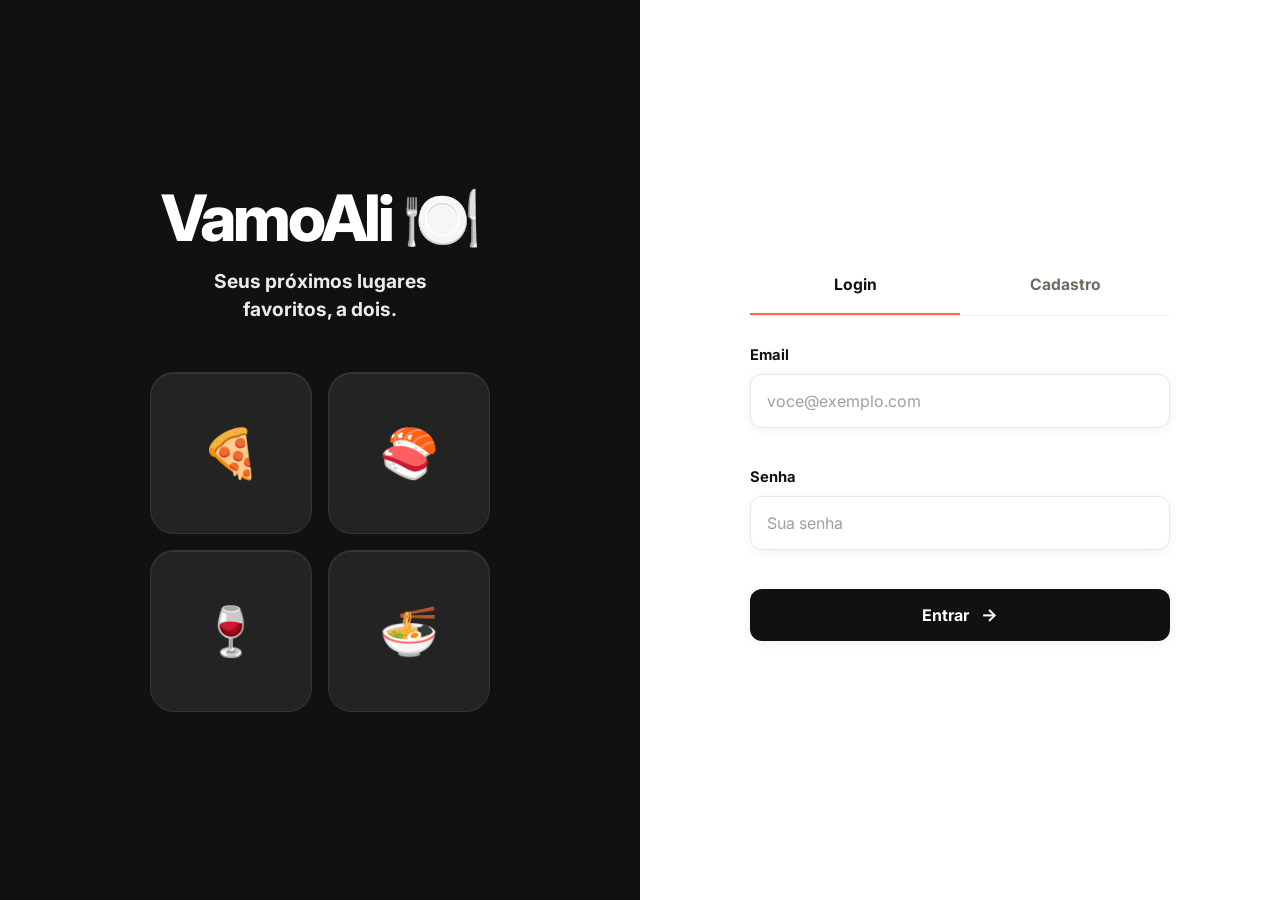
==== static/index.html @ 2d06e19d "feat: add initial HTML structure and CSS styles for VamoAli app" ====
<!DOCTYPE html>
<html lang="pt-BR">
<head>
  <meta charset="UTF-8">
  <meta name="viewport" content="width=device-width, initial-scale=1.0">
  <title>VamoAli 🍽️</title>
  <link rel="preconnect" href="https://fonts.googleapis.com">
  <link rel="preconnect" href="https://fonts.gstatic.com" crossorigin>
  <link href="https://fonts.googleapis.com/css2?family=Inter:wght@400;700;800&display=swap" rel="stylesheet">
  <link rel="stylesheet" href="style.css?v=10">
</head>
<body>
  <main id="authPage" class="page auth-page active">
    <section class="auth-shell">
      <aside class="auth-hero" aria-hidden="true">
        <div class="auth-hero__brand">VamoAli 🍽️</div>
        <p class="auth-hero__tagline">Seus próximos lugares favoritos, a dois.</p>

        <div class="emoji-grid">
          <div class="emoji-grid__item emoji-grid__item--1">🍕</div>
          <div class="emoji-grid__item emoji-grid__item--2">🍣</div>
          <div class="emoji-grid__item emoji-grid__item--3">🍷</div>
          <div class="emoji-grid__item emoji-grid__item--4">🍜</div>
        </div>
      </aside>

      <section class="auth-panel">
        <div class="auth-panel__inner">
          <div class="auth-brand-mobile">VamoAli 🍽️</div>

          <div class="auth-tabs" role="tablist" aria-label="Autenticação">
            <button type="button" class="auth-tab active" data-tab="login" onclick="switchTab('login')">Login</button>
            <button type="button" class="auth-tab" data-tab="register" onclick="switchTab('register')">Cadastro</button>
          </div>

          <form id="loginForm" class="auth-form active" novalidate>
            <div class="field-group">
              <label class="field-label" for="loginEmail">Email</label>
              <input class="field-input" type="email" id="loginEmail" name="email" placeholder="voce@exemplo.com" autocomplete="email" required>
              <span class="field-error" id="loginEmailError"></span>
            </div>

            <div class="field-group">
              <label class="field-label" for="loginPassword">Senha</label>
              <input class="field-input" type="password" id="loginPassword" name="password" placeholder="Sua senha" autocomplete="current-password" required>
              <span class="field-error" id="loginPasswordError"></span>
            </div>

            <div class="form-error" id="loginFormError" aria-live="polite">
              <span class="form-error__icon">⚠️</span>
              <span class="form-error__text"></span>
            </div>

            <button type="submit" class="primary-button">
              <span>Entrar</span>
              <span class="primary-button__arrow">→</span>
            </button>
          </form>

          <form id="registerForm" class="auth-form" novalidate>
            <div class="field-group">
              <label class="field-label" for="registerUsername">Nome de usuário</label>
              <input class="field-input" type="text" id="registerUsername" name="username" placeholder="Seu nome" autocomplete="username" required>
              <span class="field-error" id="registerUsernameError"></span>
            </div>

            <div class="field-group">
              <label class="field-label" for="registerEmail">Email</label>
              <input class="field-input" type="email" id="registerEmail" name="email" placeholder="voce@exemplo.com" autocomplete="email" required>
              <span class="field-error" id="registerEmailError"></span>
            </div>

            <div class="field-group">
              <label class="field-label" for="registerPassword">Senha</label>
              <input class="field-input" type="password" id="registerPassword" name="password" placeholder="Crie uma senha" autocomplete="new-password" required>
              <span class="field-error" id="registerPasswordError"></span>
            </div>

            <div class="form-error" id="registerFormError" aria-live="polite">
              <span class="form-error__icon">⚠️</span>
              <span class="form-error__text"></span>
            </div>

            <button type="submit" class="primary-button">
              <span>Cadastrar</span>
              <span class="primary-button__arrow">→</span>
            </button>
          </form>
        </div>
      </section>
    </section>
  </main>

  <main id="placesPage" class="page places-page">
    <nav class="navbar">
      <div class="navbar__inner">
        <div class="navbar__brand">VamoAli 🍽️</div>
        <div class="navbar__center" aria-hidden="true"></div>
        <div class="navbar__user">
          <div class="navbar__avatar" id="navbarAvatar">V</div>
          <span class="navbar__username" id="navbarUserText"></span>
          <button type="button" class="theme-toggle" id="themeToggle" aria-label="Alternar tema">☀️</button>
          <button type="button" class="logout-button" onclick="logout()">Sair</button>
        </div>
      </div>
    </nav>

    <section class="places-shell">
      <header class="places-header">
        <h1>Nossos lugares 🍽️</h1>
      </header>

      <div id="placesGrid" class="places-grid" aria-live="polite">
        <section id="emptyState" class="empty-state" style="display: none;">
          <div class="empty-state__card">
            <div class="empty-state__icon" aria-hidden="true">🗺️</div>
            <h2>Nenhum lugar ainda</h2>
            <p>Adicione o primeiro lugar que vocês querem visitar juntos</p>
            <button type="button" class="primary-button primary-button--compact" onclick="openAddPlaceModal()">Adicionar primeiro lugar</button>
          </div>
        </section>
      </div>
    </section>

    <div class="fab-shell">
      <button type="button" class="fab" onclick="openAddPlaceModal()" aria-label="Adicionar lugar">+</button>
      <span class="fab-label">Adicionar lugar</span>
    </div>
  </main>

  <div id="addPlaceModal" class="modal" onclick="if(event.target===this) closeModal('addPlaceModal')">
    <div class="modal__dialog" role="dialog" aria-modal="true" aria-labelledby="addPlaceTitle">
      <div class="modal__header">
        <div class="modal__emoji">🗺️</div>
        <div>
          <h2 id="addPlaceTitle">Adicionar lugar</h2>
          <p>Salve um novo destino para o casal.</p>
        </div>
        <button type="button" class="modal__close" onclick="closeModal('addPlaceModal')" aria-label="Fechar">✕</button>
      </div>

      <form id="addPlaceForm" class="modal-form" novalidate>
        <div class="field-group">
          <label class="field-label" for="placeName">Nome do lugar</label>
          <input class="field-input" type="text" id="placeName" name="name" placeholder="Ex.: Bistrô do Centro" required>
          <span class="field-error" id="addPlaceNameError"></span>
        </div>

        <div class="field-group">
          <label class="field-label" for="placeMapsUrl">Link do Google Maps</label>
          <input class="field-input" type="url" id="placeMapsUrl" name="maps_url" placeholder="https://maps.google.com/..." required>
          <span class="field-error" id="addPlaceMapsError"></span>
        </div>

        <div class="form-error" id="addPlaceFormError" aria-live="polite">
          <span class="form-error__icon">⚠️</span>
          <span class="form-error__text"></span>
        </div>

        <div class="modal-actions">
          <button type="button" class="secondary-button" onclick="closeModal('addPlaceModal')">Cancelar</button>
          <button type="submit" class="primary-button">Salvar</button>
        </div>
      </form>
    </div>
  </div>

  <div id="feedbackModal" class="modal" onclick="if(event.target===this) closeModal('feedbackModal')">
    <div class="modal__dialog" role="dialog" aria-modal="true" aria-labelledby="feedbackTitle">
      <div class="modal__header">
        <div class="modal__emoji">💬</div>
        <div>
          <h2 id="feedbackTitle">Adicionar feedback</h2>
          <p>Registre a opinião de vocês sobre o lugar.</p>
        </div>
        <button type="button" class="modal__close" onclick="closeModal('feedbackModal')" aria-label="Fechar">✕</button>
      </div>

      <form id="feedbackForm" class="modal-form" novalidate>
        <div class="field-group">
          <label class="field-label" for="feedbackText">Feedback</label>
          <textarea class="field-input field-input--textarea" id="feedbackText" name="feedback" placeholder="Conte como foi a experiência" required></textarea>
          <span class="field-error" id="feedbackTextError"></span>
        </div>

        <div class="form-error" id="feedbackFormError" aria-live="polite">
          <span class="form-error__icon">⚠️</span>
          <span class="form-error__text"></span>
        </div>

        <div class="modal-actions">
          <button type="button" class="secondary-button" onclick="closeModal('feedbackModal')">Cancelar</button>
          <button type="submit" class="primary-button">Salvar</button>
        </div>
      </form>
    </div>
  </div>

  <script src="app.js?v=10"></script>
</body>
</html>
---- static/style.css ----
﻿* {
  box-sizing: border-box;
  margin: 0;
  padding: 0;
}

:root {
  --bg: #f8f8f8;
  --surface: #ffffff;
  --surface-weak: #faf9f5;
  --text: #111111;
  --muted: #6f6b61;
  --muted-2: #8b867b;
  --line: #f0f0f0;
  --line-strong: #e8e8e0;
  --black: #111111;
  --coral: #ff6b4a;
  --coral-soft: rgba(255, 107, 74, 0.12);
  --success: #2f8f4e;
  --success-soft: rgba(47, 143, 78, 0.12);
  --danger: #d65050;
  --danger-soft: rgba(214, 80, 80, 0.12);
  --shadow: 0 2px 12px rgba(0, 0, 0, 0.06);
  --shadow-hover: 0 16px 36px rgba(0, 0, 0, 0.12);
  --radius-card: 20px;
  --radius-button: 12px;
  --radius-input: 12px;
  --radius-modal: 24px;
}

html,
body {
  min-height: 100%;
}

body {
  font-family: 'Inter', system-ui, -apple-system, BlinkMacSystemFont, 'Segoe UI', sans-serif;
  background: var(--bg);
  color: var(--text);
  line-height: 1.5;
  text-rendering: optimizeLegibility;
  -webkit-font-smoothing: antialiased;
}

button,
input,
textarea {
  font: inherit;
}

button {
  cursor: pointer;
  border: 0;
}

a {
  color: inherit;
}

img,
svg {
  display: block;
  max-width: 100%;
}

.page {
  display: none;
  min-height: 100vh;
}

.page.active {
  display: block;
}

.auth-page.active {
  display: block;
}

.places-page.active {
  display: block;
}

.places-page {
  min-height: 100vh;
  background: #f0f4ff;
  color: #1a1a2e;
}

/* AUTH */
.auth-shell {
  min-height: 100vh;
  display: grid;
  grid-template-columns: 1fr 1fr;
}

.auth-hero {
  background: #111111;
  color: #ffffff;
  padding: 64px;
  display: flex;
  flex-direction: column;
  justify-content: center;
  align-items: center;
  text-align: center;
  gap: 18px;
}

.auth-hero__brand {
  font-size: clamp(2.8rem, 5vw, 4.4rem);
  font-weight: 800;
  line-height: 0.95;
  letter-spacing: -0.05em;
}

.auth-hero__tagline {
  max-width: 22ch;
  font-size: 1.2rem;
  font-weight: 700;
  color: rgba(255, 255, 255, 0.92);
}

.emoji-grid {
  display: grid;
  grid-template-columns: repeat(2, minmax(0, 1fr));
  gap: 16px;
  width: min(100%, 340px);
  margin-top: 30px;
  margin-left: auto;
  margin-right: auto;
}

.emoji-grid__item {
  aspect-ratio: 1;
  border-radius: 24px;
  display: grid;
  place-items: center;
  background: rgba(255, 255, 255, 0.08);
  border: 1px solid rgba(255, 255, 255, 0.08);
  font-size: 3rem;
  animation: floaty 7s ease-in-out infinite;
  box-shadow: inset 0 1px 0 rgba(255, 255, 255, 0.08);
}

.emoji-grid__item--2 {
  animation-delay: 0.6s;
}

.emoji-grid__item--3 {
  animation-delay: 1.1s;
}

.emoji-grid__item--4 {
  animation-delay: 1.7s;
}

.auth-panel {
  background: var(--surface);
  display: flex;
  align-items: center;
  justify-content: center;
  padding: 32px 24px;
}

.auth-panel__inner {
  width: min(100%, 420px);
}

.auth-brand-mobile {
  display: none;
  font-size: 2rem;
  font-weight: 800;
  letter-spacing: -0.04em;
  margin-bottom: 20px;
}

.auth-tabs {
  display: grid;
  grid-template-columns: repeat(2, 1fr);
  gap: 0;
  border-bottom: 1px solid var(--line);
  margin-bottom: 28px;
}

.auth-tab {
  padding: 14px 0 16px;
  background: transparent;
  color: var(--muted);
  font-size: 0.98rem;
  font-weight: 700;
  border-bottom: 2px solid transparent;
  transition: color 0.2s ease, border-color 0.2s ease;
}

.auth-tab:hover {
  color: var(--text);
}

.auth-tab.active {
  color: var(--text);
  border-bottom-color: var(--coral);
}

.auth-form {
  display: none;
  gap: 16px;
}

.auth-form.active {
  display: grid;
}

.field-group {
  display: grid;
  gap: 8px;
}

.field-label {
  font-size: 0.92rem;
  font-weight: 700;
  color: var(--text);
}

.field-input {
  width: 100%;
  min-height: 52px;
  padding: 14px 16px;
  border: 1px solid var(--line-strong);
  border-radius: var(--radius-input);
  background: var(--surface);
  color: var(--text);
  box-shadow: var(--shadow);
  transition: border-color 0.2s ease, box-shadow 0.2s ease, transform 0.2s ease;
}

.field-input::placeholder {
  color: #a3a09a;
}

.field-input:focus {
  outline: none;
  border-color: var(--coral);
  box-shadow: 0 0 0 4px var(--coral-soft);
}

.field-input--textarea {
  min-height: 124px;
  resize: vertical;
}

.field-error {
  min-height: 1.1em;
  color: var(--danger);
  font-size: 0.82rem;
}

.form-error {
  display: none;
  align-items: center;
  gap: 10px;
  background: rgba(214, 80, 80, 0.08);
  color: #8d2f2f;
  border: 1px solid rgba(214, 80, 80, 0.12);
  border-radius: 14px;
  padding: 12px 14px;
}

.form-error.is-visible {
  display: flex;
}

.form-error__icon {
  flex: 0 0 auto;
}

.form-error__text {
  font-size: 0.92rem;
  font-weight: 500;
}

.primary-button,
.secondary-button,
.logout-button,
.action-button,
.fab {
  transition: transform 0.2s ease, background-color 0.2s ease, color 0.2s ease, border-color 0.2s ease, box-shadow 0.2s ease, opacity 0.2s ease;
}

.primary-button {
  width: 100%;
  min-height: 52px;
  display: inline-flex;
  align-items: center;
  justify-content: center;
  gap: 12px;
  padding: 0 18px;
  border-radius: var(--radius-button);
  background: var(--black);
  color: #ffffff;
  font-weight: 700;
  box-shadow: var(--shadow);
}

.primary-button:hover {
  transform: translateY(-1px);
  background: #0b0b0b;
}

.primary-button:active {
  transform: translateY(0);
}

.primary-button--compact {
  width: auto;
  padding-inline: 22px;
}

.primary-button__arrow {
  font-size: 1.1rem;
  line-height: 1;
}

.secondary-button {
  min-height: 48px;
  padding: 0 18px;
  border-radius: var(--radius-button);
  background: transparent;
  border: 1px solid #1f1f1f;
  color: var(--text);
  font-weight: 700;
}

.secondary-button:hover {
  background: rgba(17, 17, 17, 0.04);
}

/* NAVBAR */
.navbar {
  position: sticky;
  top: 0;
  z-index: 20;
  height: 64px;
  background: #ffffff;
  border-bottom: 1px solid var(--line);
}

.navbar__inner {
  height: 100%;
  display: flex;
  align-items: center;
  gap: 20px;
  padding: 0 60px;
}

.navbar__brand {
  font-size: 1.08rem;
  font-weight: 800;
  letter-spacing: -0.03em;
  white-space: nowrap;
  color: #1a1a2e;
}

.navbar__center {
  flex: 1;
}

.navbar__user {
  display: flex;
  align-items: center;
  gap: 12px;
  margin-left: auto;
}

.navbar__avatar {
  width: 36px;
  height: 36px;
  border-radius: 999px;
  display: grid;
  place-items: center;
  background: var(--coral);
  color: #ffffff;
  font-weight: 800;
  font-size: 0.95rem;
}

.navbar__username {
  font-weight: 700;
  color: #1a1a2e;
  white-space: nowrap;
}

.logout-button {
  min-height: 36px;
  padding: 0 14px;
  border-radius: 999px;
  background: transparent;
  border: 1px solid #111111;
  color: #1a1a2e;
  font-weight: 700;
  transition: background-color 0.2s ease, color 0.2s ease;
}

.logout-button:hover {
  background: #111111;
  color: #ffffff;
}

.theme-toggle {
  width: 36px;
  height: 36px;
  border-radius: 999px;
  background: transparent;
  border: 1px solid rgba(26, 26, 46, 0.2);
  color: #1a1a2e;
  font-size: 1rem;
  display: grid;
  place-items: center;
}

.theme-toggle:hover {
  background: rgba(26, 26, 46, 0.08);
}

/* PLACES */
.places-shell {
  padding: 0 20px 96px;
}

.places-header {
  padding: 40px 0 24px;
  text-align: center;
  max-width: 720px;
  margin: 0 auto;
}

.places-header h1 {
  font-size: 2rem;
  font-weight: 800;
  margin-bottom: 8px;
  margin-top: 48px;
  color: #1a1a2e;
}

.places-subtitle {
  color: #6f6b61;
  font-size: 0.95rem;
  font-weight: 500;
}

.places-grid {
  max-width: 720px;
  margin: 0 auto;
  background: #ffffff;
  border-radius: 24px;
  box-shadow: 0 4px 24px rgba(0, 0, 0, 0.08);
  overflow: hidden;
}

.place-card {
  min-height: 72px;
  display: flex;
  align-items: center;
  gap: 16px;
  padding: 16px 24px;
  border-bottom: 1px solid #f0f0f0;
  background: transparent;
}

.places-grid .place-card:last-child {
  border-bottom: none;
}

.place-card__emoji {
  width: 40px;
  height: 40px;
  border-radius: 999px;
  display: grid;
  place-items: center;
  font-size: 1rem;
  font-weight: 800;
  color: #ffffff;
  flex: 0 0 auto;
}

.place-card__body {
  flex: 1 1 auto;
  display: flex;
  flex-direction: column;
  gap: 6px;
}

.place-card__name {
  font-size: 1rem;
  font-weight: 800;
  color: #1a1a2e;
  margin: 0;
}

.place-card__meta {
  display: flex;
  flex-wrap: wrap;
  align-items: center;
  gap: 12px;
}

.place-card__badge {
  display: inline-flex;
  align-items: center;
  padding: 4px 10px;
  border-radius: 999px;
  font-size: 0.75rem;
  font-weight: 700;
  border: 1px solid transparent;
}

.place-card__badge--visited {
  background: #e8f5e9;
  color: #2e7d32;
  border-color: #c8e6c9;
}

.place-card__badge--pending {
  background: #fff3f0;
  color: var(--coral);
}

.place-card__maps {
  font-size: 0.85rem;
  font-weight: 700;
  color: var(--coral);
  text-decoration: none;
}

.place-card__maps:hover {
  text-decoration: underline;
}

.place-card__feedback {
  color: #8b867b;
  font-style: italic;
  font-size: 0.85rem;
}

.place-card__actions {
  display: flex;
  align-items: center;
  gap: 8px;
}

.action-button {
  width: 36px;
  height: 36px;
  border-radius: 8px;
  border: 1px solid #e0e0e0;
  background: #ffffff;
  color: #1a1a2e;
  font-size: 0.95rem;
  display: inline-flex;
  align-items: center;
  justify-content: center;
  gap: 6px;
  transition: transform 0.2s ease, background-color 0.2s ease, border-color 0.2s ease, color 0.2s ease;
}

.action-button:hover:not(:disabled) {
  transform: translateY(-1px);
}

.action-button:disabled {
  cursor: not-allowed;
  opacity: 0.45;
  transform: none;
}

.action-button--visited:hover:not(:disabled) {
  background: var(--success);
  border-color: var(--success);
  color: #ffffff;
}

.action-button--visited {
  min-width: 80px;
  padding: 0 12px;
  width: auto;
  font-weight: 700;
}

.action-button--visited.is-visited {
  background: #e8f5e9;
  border-color: #c8e6c9;
  color: #2e7d32;
}

.action-button--visited.is-visited:hover:not(:disabled) {
  background: #dff1e2;
  border-color: #c8e6c9;
  color: #2e7d32;
}

.action-button--visited:disabled {
  background: #e8f5e9;
  border-color: #c8e6c9;
  color: #2e7d32;
  opacity: 1;
}

.action-button--feedback:hover:not(:disabled) {
  background: var(--coral);
  border-color: var(--coral);
  color: #ffffff;
}

.action-button--feedback,
.action-button--delete {
  min-width: 88px;
  padding: 0 12px;
  width: auto;
  font-weight: 700;
}

.action-button--delete:hover:not(:disabled) {
  background: var(--danger);
  border-color: var(--danger);
  color: #ffffff;
}

.places-footer {
  padding: 16px 24px;
  border-top: 1px solid #f0f0f0;
  color: #6f6b61;
  font-weight: 600;
  font-size: 0.9rem;
}

.empty-state {
  display: grid;
  place-items: center;
  padding: 60px 24px;
  text-align: center;
}

.empty-state__card {
  display: grid;
  gap: 12px;
  justify-items: center;
}

.empty-state__icon {
  font-size: 3rem;
  line-height: 1;
}

.empty-state__card h2 {
  font-size: 1.5rem;
  font-weight: 800;
}

.empty-state__card p {
  max-width: 30ch;
  color: #6f6b61;
  font-size: 0.95rem;
}

/* FAB */
.fab-shell {
  position: fixed;
  right: 32px;
  bottom: 20px;
  z-index: 30;
}

.fab {
  width: 64px;
  height: 64px;
  border-radius: 999px;
  background: #111111;
  color: #ffffff;
  box-shadow: var(--shadow-hover);
  font-size: 2rem;
  display: grid;
  place-items: center;
}

.fab:hover {
  background: var(--coral);
  transform: scale(1.05);
}

.fab-label {
  position: absolute;
  right: calc(100% + 12px);
  top: 50%;
  transform: translateY(-50%) translateX(0);
  opacity: 1;
  pointer-events: none;
  background: #111111;
  color: #ffffff;
  border-radius: 999px;
  padding: 10px 14px;
  font-size: 0.84rem;
  font-weight: 700;
  box-shadow: var(--shadow);
  white-space: nowrap;
  transition: opacity 0.2s ease, transform 0.2s ease;
}

.fab-shell:hover .fab-label {
  opacity: 0;
  transform: translateY(-50%) translateX(8px);
}

/* DARK MODE */
body.dark-mode .places-page {
  background: #0f0f1a;
  color: #f0f0ff;
}

body.dark-mode .navbar {
  background: #111122;
  border-bottom: 1px solid rgba(255, 255, 255, 0.08);
}

body.dark-mode .navbar__brand,
body.dark-mode .navbar__username {
  color: #f0f0ff;
}

body.dark-mode .logout-button {
  border-color: rgba(255, 255, 255, 0.2);
  color: #ffffff;
}

body.dark-mode .logout-button:hover {
  background: rgba(255, 255, 255, 0.1);
  color: #ffffff;
}

body.dark-mode .theme-toggle {
  border-color: rgba(255, 255, 255, 0.2);
  color: #ffffff;
}

body.dark-mode .theme-toggle:hover {
  background: rgba(255, 255, 255, 0.1);
}

body.dark-mode .places-grid {
  background: #1a1a2e;
  box-shadow: 0 6px 28px rgba(0, 0, 0, 0.4);
}

body.dark-mode .place-card {
  border-bottom: 1px solid rgba(255, 255, 255, 0.08);
}

body.dark-mode .place-card__name {
  color: #f0f0ff;
}

body.dark-mode .place-card__feedback {
  color: rgba(255, 255, 255, 0.6);
}

body.dark-mode .places-header h1 {
  color: #f0f0ff;
}

body.dark-mode .place-card__badge--pending {
  background: rgba(255, 107, 74, 0.15);
  color: #ff6b4a;
}

body.dark-mode .place-card__badge--visited {
  background: rgba(76, 175, 80, 0.2);
  color: #81c784;
  border-color: rgba(76, 175, 80, 0.3);
}

body.dark-mode .action-button {
  border-color: rgba(255, 255, 255, 0.15);
  background: transparent;
  color: #f0f0ff;
}

body.dark-mode .action-button--feedback:disabled {
  color: rgba(255, 255, 255, 0.5);
  border-color: rgba(255, 255, 255, 0.12);
}

body.dark-mode .action-button--visited:disabled {
  background: #2e7d32;
  border-color: #2e7d32;
  color: #f0f0ff;
  opacity: 1;
}

body.dark-mode .action-button--visited.is-visited {
  background: rgba(76, 175, 80, 0.2);
  border-color: rgba(76, 175, 80, 0.3);
  color: #81c784;
}

body.dark-mode .action-button--visited.is-visited:hover:not(:disabled) {
  background: rgba(76, 175, 80, 0.28);
  border-color: rgba(76, 175, 80, 0.3);
  color: #81c784;
}

body.dark-mode .places-footer {
  border-top: 1px solid rgba(255, 255, 255, 0.08);
  color: rgba(255, 255, 255, 0.6);
}

/* MODAL */
.modal {
  display: none;
  position: fixed;
  inset: 0;
  z-index: 50;
  align-items: center;
  justify-content: center;
  padding: 20px;
  background: rgba(0, 0, 0, 0.4);
  backdrop-filter: blur(4px);
}

.modal.is-open {
  display: flex;
}

.modal__dialog {
  width: min(100%, 480px);
  max-width: 480px;
  border-radius: var(--radius-modal);
  background: var(--surface);
  box-shadow: 0 24px 60px rgba(0, 0, 0, 0.18);
  padding: 32px;
  transform: scale(0.95);
  opacity: 0;
  animation: modalIn 0.22s ease forwards;
}

.modal__header {
  display: grid;
  grid-template-columns: auto 1fr auto;
  gap: 16px;
  align-items: start;
  margin-bottom: 22px;
}

.modal__emoji {
  font-size: 2rem;
  line-height: 1;
}

.modal__header h2 {
  font-size: 1.4rem;
  font-weight: 800;
  letter-spacing: -0.04em;
}

.modal__header p {
  margin-top: 4px;
  color: var(--muted);
  font-size: 0.92rem;
}

.modal__close {
  width: 36px;
  height: 36px;
  border-radius: 999px;
  background: rgba(17, 17, 17, 0.04);
  color: var(--text);
  font-size: 1rem;
}

.modal__close:hover {
  background: rgba(17, 17, 17, 0.08);
}

.modal-form {
  display: grid;
  gap: 16px;
}

.modal-actions {
  display: grid;
  grid-template-columns: repeat(2, minmax(0, 1fr));
  gap: 12px;
  margin-top: 2px;
}

/* ANIMATIONS */
@keyframes modalIn {
  from {
    opacity: 0;
    transform: scale(0.95);
  }

  to {
    opacity: 1;
    transform: scale(1);
  }
}

@keyframes floaty {
  0%,
  100% {
    transform: translateY(0);
  }

  50% {
    transform: translateY(-8px);
  }
}

/* RESPONSIVE */
@media (max-width: 1100px) {
}

@media (max-width: 900px) {
  .auth-shell {
    grid-template-columns: 1fr;
  }

  .auth-hero {
    display: none;
  }

  .auth-brand-mobile {
    display: block;
  }

  .navbar__inner,
  .places-shell {
    padding-left: 20px;
    padding-right: 20px;
  }
}

@media (max-width: 768px) {
  .navbar__username {
    display: none;
  }

  .fab-label {
    display: none;
  }

  .modal__dialog {
    padding: 24px;
    border-radius: 22px;
  }
}

@media (max-width: 520px) {
  .auth-panel {
    padding: 24px 16px;
  }

  .places-shell {
    padding-bottom: 100px;
  }

  .modal-actions {
    grid-template-columns: 1fr;
  }

  .fab-shell {
    right: 16px;
    bottom: 16px;
  }
}
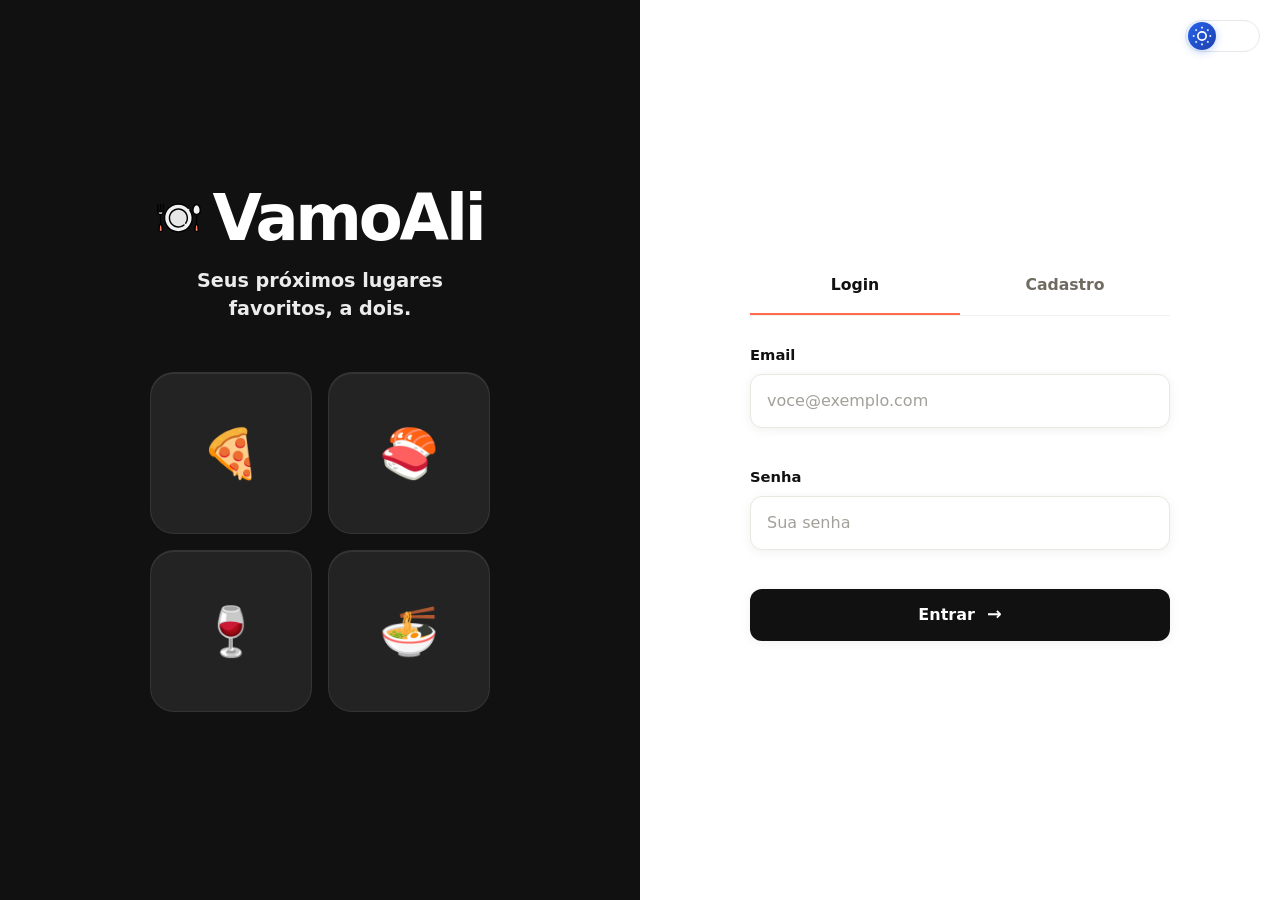
==== commit c08f70b5: "Add SVG icons and new places page - Added new SVG icons: garbage trash, magnifying glass, plate, and" ====
--- a/static/index.html
+++ b/static/index.html
@@ -1,201 +1,12 @@
-<!DOCTYPE html>
+﻿<!DOCTYPE html>
 <html lang="pt-BR">
 <head>
   <meta charset="UTF-8">
   <meta name="viewport" content="width=device-width, initial-scale=1.0">
   <title>VamoAli 🍽️</title>
-  <link rel="preconnect" href="https://fonts.googleapis.com">
-  <link rel="preconnect" href="https://fonts.gstatic.com" crossorigin>
-  <link href="https://fonts.googleapis.com/css2?family=Inter:wght@400;700;800&display=swap" rel="stylesheet">
-  <link rel="stylesheet" href="style.css?v=10">
+  <meta http-equiv="refresh" content="0; url=auth.html">
 </head>
 <body>
-  <main id="authPage" class="page auth-page active">
-    <section class="auth-shell">
-      <aside class="auth-hero" aria-hidden="true">
-        <div class="auth-hero__brand">VamoAli 🍽️</div>
-        <p class="auth-hero__tagline">Seus próximos lugares favoritos, a dois.</p>
-
-        <div class="emoji-grid">
-          <div class="emoji-grid__item emoji-grid__item--1">🍕</div>
-          <div class="emoji-grid__item emoji-grid__item--2">🍣</div>
-          <div class="emoji-grid__item emoji-grid__item--3">🍷</div>
-          <div class="emoji-grid__item emoji-grid__item--4">🍜</div>
-        </div>
-      </aside>
-
-      <section class="auth-panel">
-        <div class="auth-panel__inner">
-          <div class="auth-brand-mobile">VamoAli 🍽️</div>
-
-          <div class="auth-tabs" role="tablist" aria-label="Autenticação">
-            <button type="button" class="auth-tab active" data-tab="login" onclick="switchTab('login')">Login</button>
-            <button type="button" class="auth-tab" data-tab="register" onclick="switchTab('register')">Cadastro</button>
-          </div>
-
-          <form id="loginForm" class="auth-form active" novalidate>
-            <div class="field-group">
-              <label class="field-label" for="loginEmail">Email</label>
-              <input class="field-input" type="email" id="loginEmail" name="email" placeholder="voce@exemplo.com" autocomplete="email" required>
-              <span class="field-error" id="loginEmailError"></span>
-            </div>
-
-            <div class="field-group">
-              <label class="field-label" for="loginPassword">Senha</label>
-              <input class="field-input" type="password" id="loginPassword" name="password" placeholder="Sua senha" autocomplete="current-password" required>
-              <span class="field-error" id="loginPasswordError"></span>
-            </div>
-
-            <div class="form-error" id="loginFormError" aria-live="polite">
-              <span class="form-error__icon">⚠️</span>
-              <span class="form-error__text"></span>
-            </div>
-
-            <button type="submit" class="primary-button">
-              <span>Entrar</span>
-              <span class="primary-button__arrow">→</span>
-            </button>
-          </form>
-
-          <form id="registerForm" class="auth-form" novalidate>
-            <div class="field-group">
-              <label class="field-label" for="registerUsername">Nome de usuário</label>
-              <input class="field-input" type="text" id="registerUsername" name="username" placeholder="Seu nome" autocomplete="username" required>
-              <span class="field-error" id="registerUsernameError"></span>
-            </div>
-
-            <div class="field-group">
-              <label class="field-label" for="registerEmail">Email</label>
-              <input class="field-input" type="email" id="registerEmail" name="email" placeholder="voce@exemplo.com" autocomplete="email" required>
-              <span class="field-error" id="registerEmailError"></span>
-            </div>
-
-            <div class="field-group">
-              <label class="field-label" for="registerPassword">Senha</label>
-              <input class="field-input" type="password" id="registerPassword" name="password" placeholder="Crie uma senha" autocomplete="new-password" required>
-              <span class="field-error" id="registerPasswordError"></span>
-            </div>
-
-            <div class="form-error" id="registerFormError" aria-live="polite">
-              <span class="form-error__icon">⚠️</span>
-              <span class="form-error__text"></span>
-            </div>
-
-            <button type="submit" class="primary-button">
-              <span>Cadastrar</span>
-              <span class="primary-button__arrow">→</span>
-            </button>
-          </form>
-        </div>
-      </section>
-    </section>
-  </main>
-
-  <main id="placesPage" class="page places-page">
-    <nav class="navbar">
-      <div class="navbar__inner">
-        <div class="navbar__brand">VamoAli 🍽️</div>
-        <div class="navbar__center" aria-hidden="true"></div>
-        <div class="navbar__user">
-          <div class="navbar__avatar" id="navbarAvatar">V</div>
-          <span class="navbar__username" id="navbarUserText"></span>
-          <button type="button" class="theme-toggle" id="themeToggle" aria-label="Alternar tema">☀️</button>
-          <button type="button" class="logout-button" onclick="logout()">Sair</button>
-        </div>
-      </div>
-    </nav>
-
-    <section class="places-shell">
-      <header class="places-header">
-        <h1>Nossos lugares 🍽️</h1>
-      </header>
-
-      <div id="placesGrid" class="places-grid" aria-live="polite">
-        <section id="emptyState" class="empty-state" style="display: none;">
-          <div class="empty-state__card">
-            <div class="empty-state__icon" aria-hidden="true">🗺️</div>
-            <h2>Nenhum lugar ainda</h2>
-            <p>Adicione o primeiro lugar que vocês querem visitar juntos</p>
-            <button type="button" class="primary-button primary-button--compact" onclick="openAddPlaceModal()">Adicionar primeiro lugar</button>
-          </div>
-        </section>
-      </div>
-    </section>
-
-    <div class="fab-shell">
-      <button type="button" class="fab" onclick="openAddPlaceModal()" aria-label="Adicionar lugar">+</button>
-      <span class="fab-label">Adicionar lugar</span>
-    </div>
-  </main>
-
-  <div id="addPlaceModal" class="modal" onclick="if(event.target===this) closeModal('addPlaceModal')">
-    <div class="modal__dialog" role="dialog" aria-modal="true" aria-labelledby="addPlaceTitle">
-      <div class="modal__header">
-        <div class="modal__emoji">🗺️</div>
-        <div>
-          <h2 id="addPlaceTitle">Adicionar lugar</h2>
-          <p>Salve um novo destino para o casal.</p>
-        </div>
-        <button type="button" class="modal__close" onclick="closeModal('addPlaceModal')" aria-label="Fechar">✕</button>
-      </div>
-
-      <form id="addPlaceForm" class="modal-form" novalidate>
-        <div class="field-group">
-          <label class="field-label" for="placeName">Nome do lugar</label>
-          <input class="field-input" type="text" id="placeName" name="name" placeholder="Ex.: Bistrô do Centro" required>
-          <span class="field-error" id="addPlaceNameError"></span>
-        </div>
-
-        <div class="field-group">
-          <label class="field-label" for="placeMapsUrl">Link do Google Maps</label>
-          <input class="field-input" type="url" id="placeMapsUrl" name="maps_url" placeholder="https://maps.google.com/..." required>
-          <span class="field-error" id="addPlaceMapsError"></span>
-        </div>
-
-        <div class="form-error" id="addPlaceFormError" aria-live="polite">
-          <span class="form-error__icon">⚠️</span>
-          <span class="form-error__text"></span>
-        </div>
-
-        <div class="modal-actions">
-          <button type="button" class="secondary-button" onclick="closeModal('addPlaceModal')">Cancelar</button>
-          <button type="submit" class="primary-button">Salvar</button>
-        </div>
-      </form>
-    </div>
-  </div>
-
-  <div id="feedbackModal" class="modal" onclick="if(event.target===this) closeModal('feedbackModal')">
-    <div class="modal__dialog" role="dialog" aria-modal="true" aria-labelledby="feedbackTitle">
-      <div class="modal__header">
-        <div class="modal__emoji">💬</div>
-        <div>
-          <h2 id="feedbackTitle">Adicionar feedback</h2>
-          <p>Registre a opinião de vocês sobre o lugar.</p>
-        </div>
-        <button type="button" class="modal__close" onclick="closeModal('feedbackModal')" aria-label="Fechar">✕</button>
-      </div>
-
-      <form id="feedbackForm" class="modal-form" novalidate>
-        <div class="field-group">
-          <label class="field-label" for="feedbackText">Feedback</label>
-          <textarea class="field-input field-input--textarea" id="feedbackText" name="feedback" placeholder="Conte como foi a experiência" required></textarea>
-          <span class="field-error" id="feedbackTextError"></span>
-        </div>
-
-        <div class="form-error" id="feedbackFormError" aria-live="polite">
-          <span class="form-error__icon">⚠️</span>
-          <span class="form-error__text"></span>
-        </div>
-
-        <div class="modal-actions">
-          <button type="button" class="secondary-button" onclick="closeModal('feedbackModal')">Cancelar</button>
-          <button type="submit" class="primary-button">Salvar</button>
-        </div>
-      </form>
-    </div>
-  </div>
-
-  <script src="app.js?v=10"></script>
+  <p>Redirecionando para <a href="auth.html">auth.html</a>...</p>
 </body>
-</html>+</html>
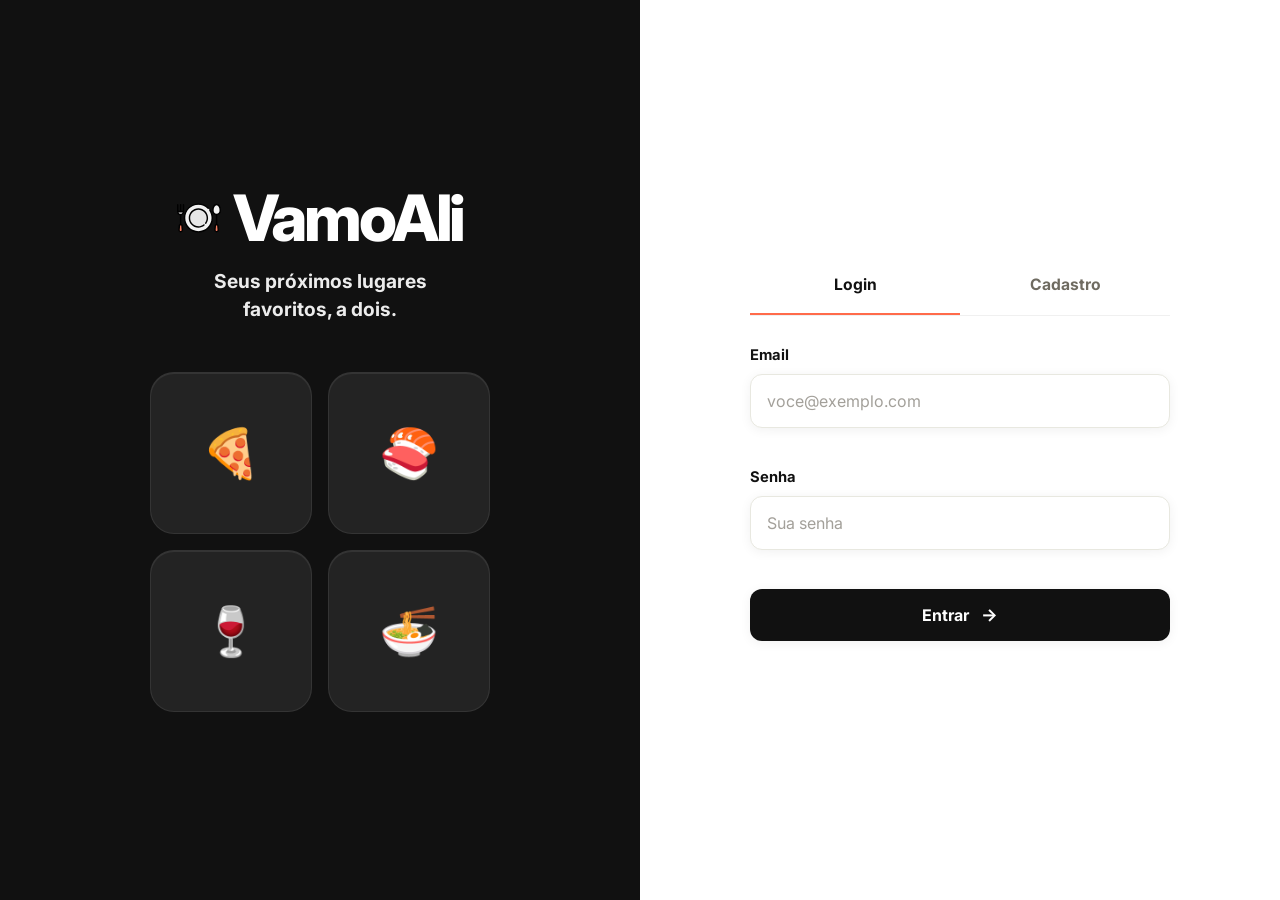
==== commit 6ae92944: "feat: enhance session management and update redirection logic" ====
--- a/static/index.html
+++ b/static/index.html
@@ -4,9 +4,12 @@
   <meta charset="UTF-8">
   <meta name="viewport" content="width=device-width, initial-scale=1.0">
   <title>VamoAli 🍽️</title>
-  <meta http-equiv="refresh" content="0; url=auth.html">
+  <script>
+    const hasSession = localStorage.getItem('token') && localStorage.getItem('user');
+    window.location.replace(hasSession ? 'places.html' : 'auth.html');
+  </script>
 </head>
 <body>
-  <p>Redirecionando para <a href="auth.html">auth.html</a>...</p>
+  <p>Redirecionando...</p>
 </body>
 </html>
